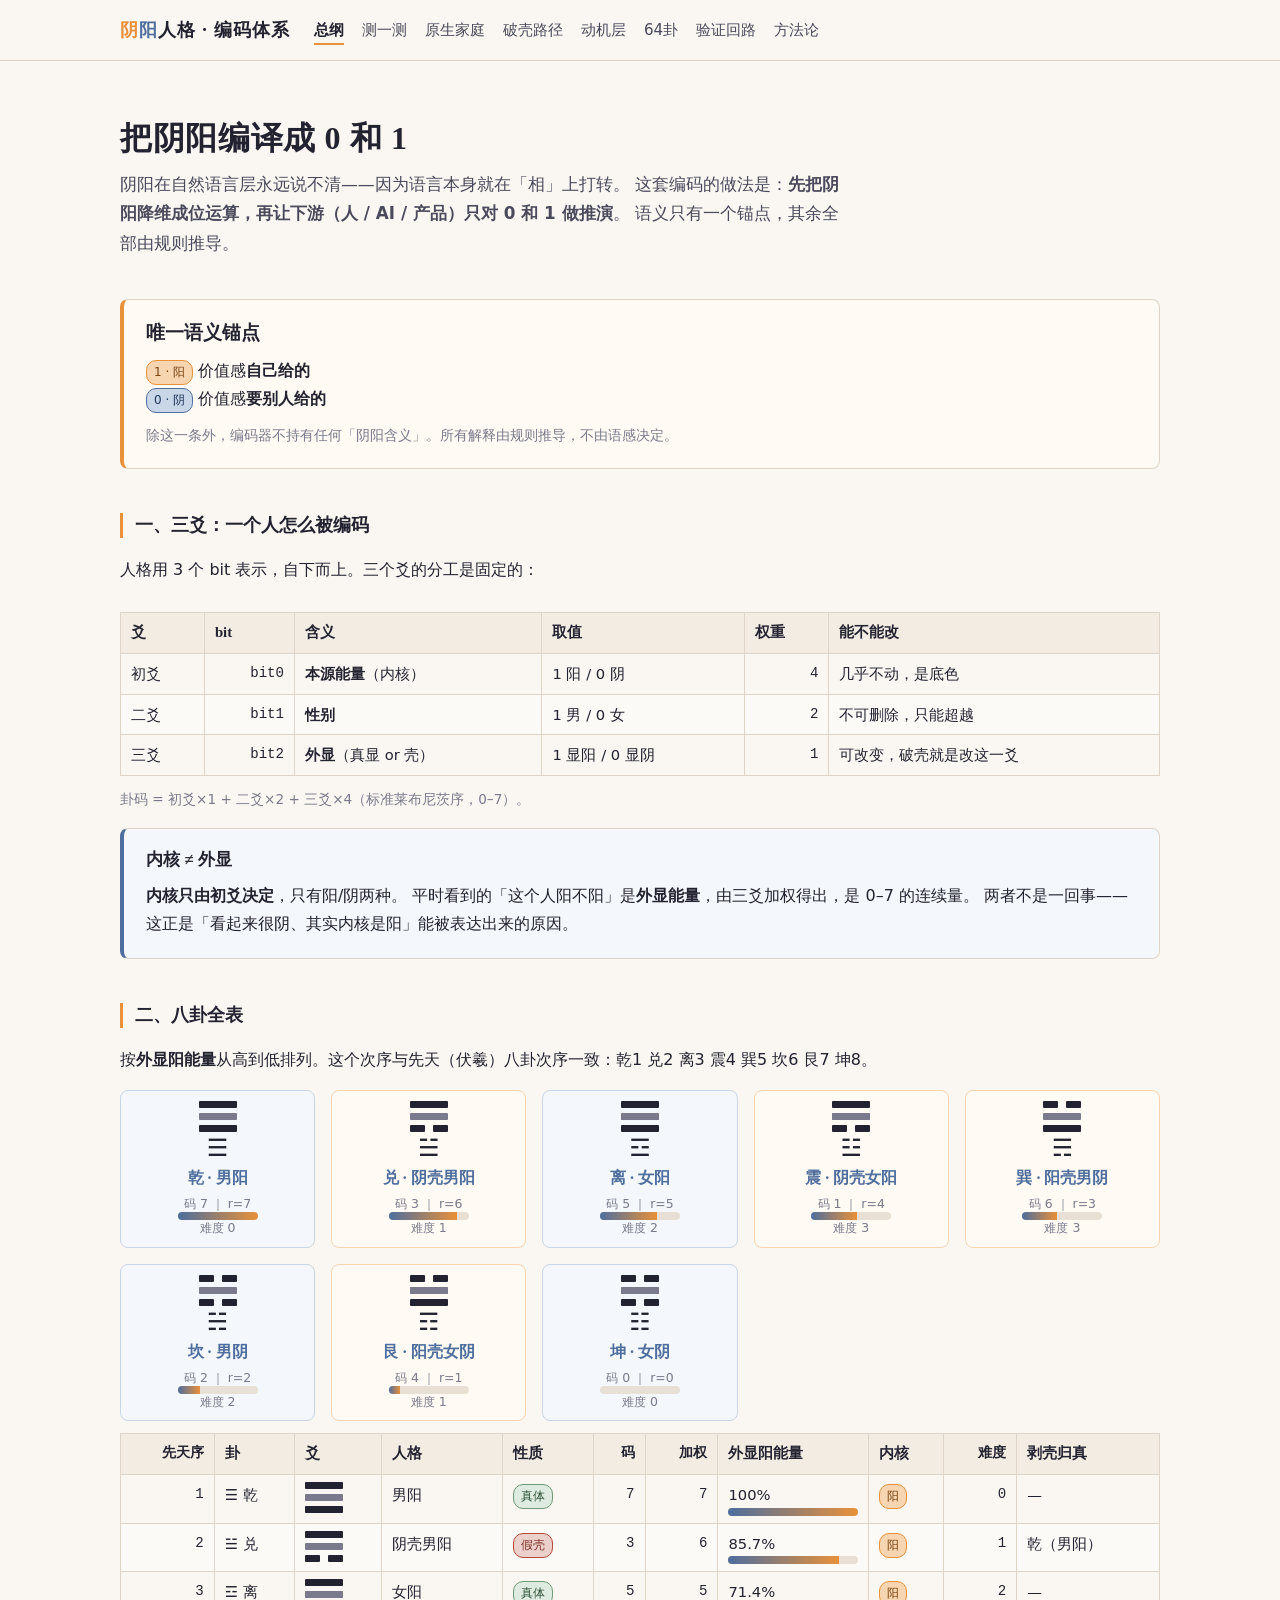
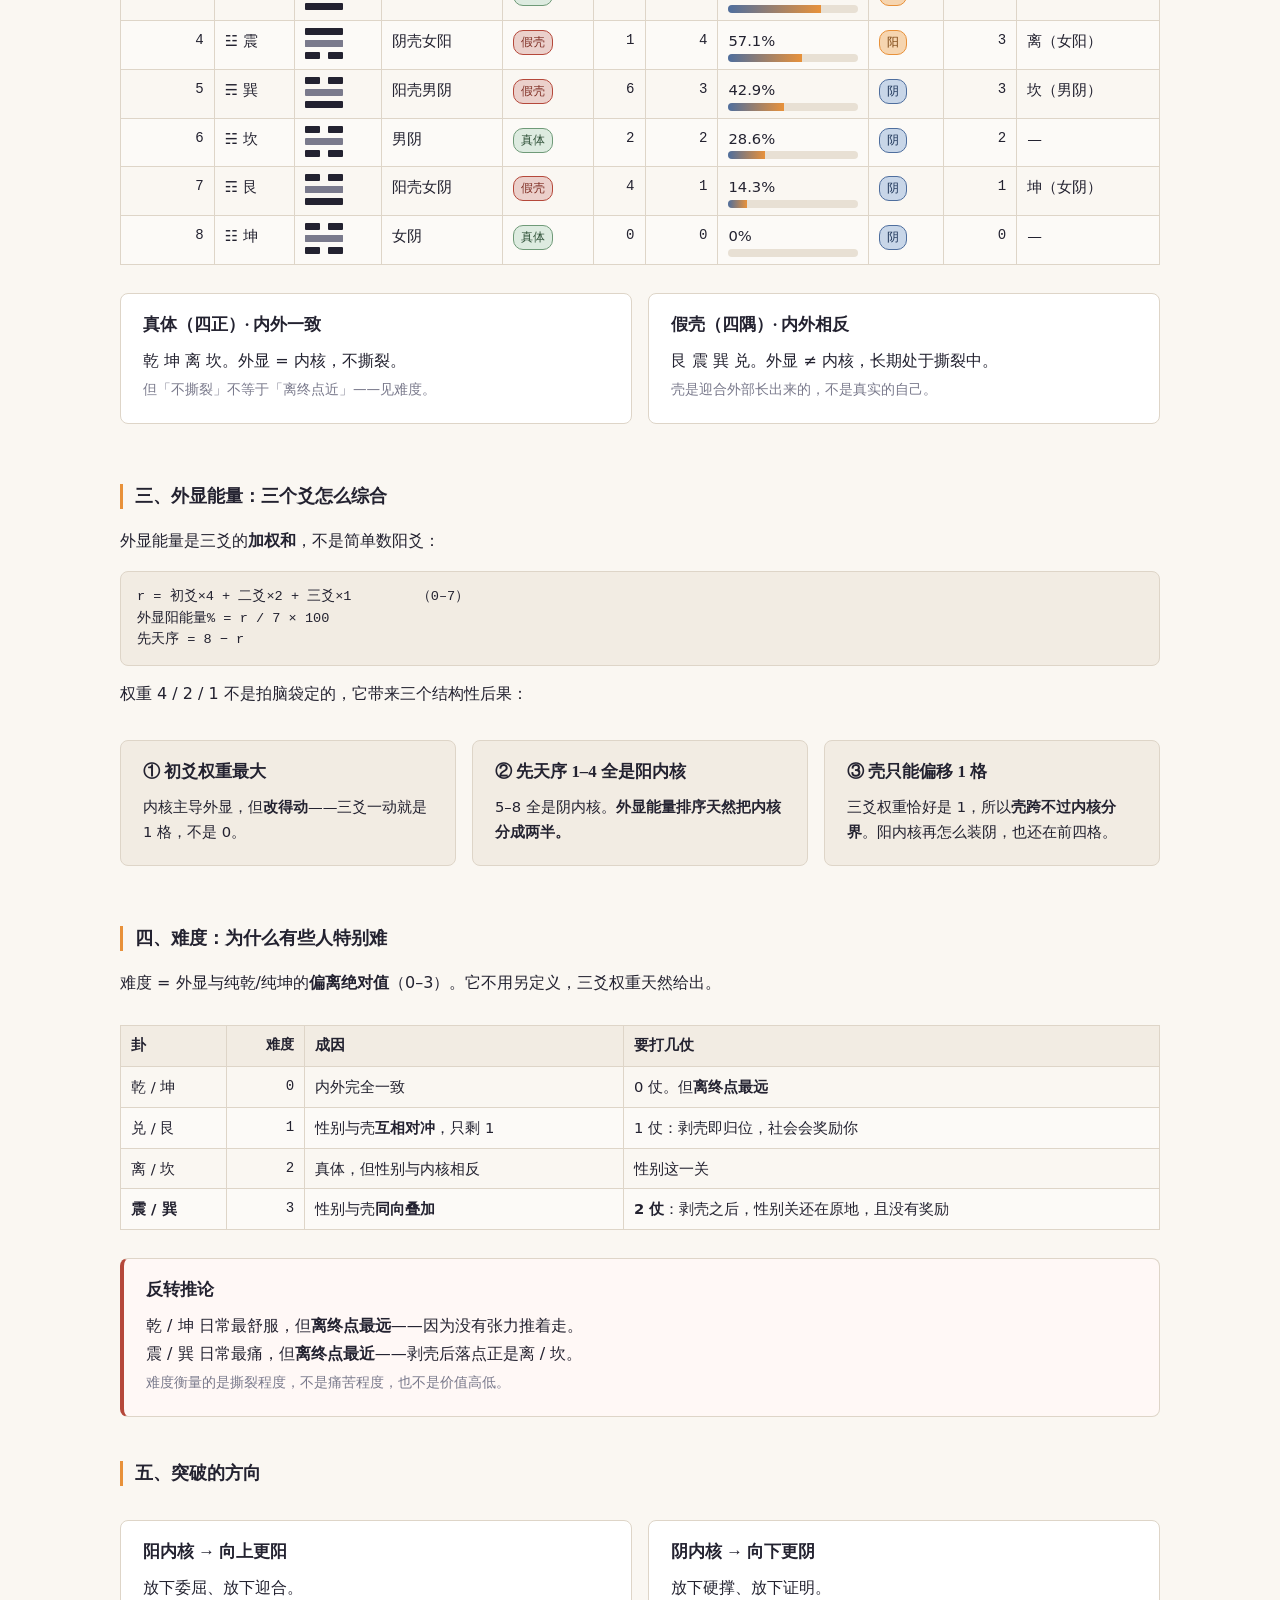
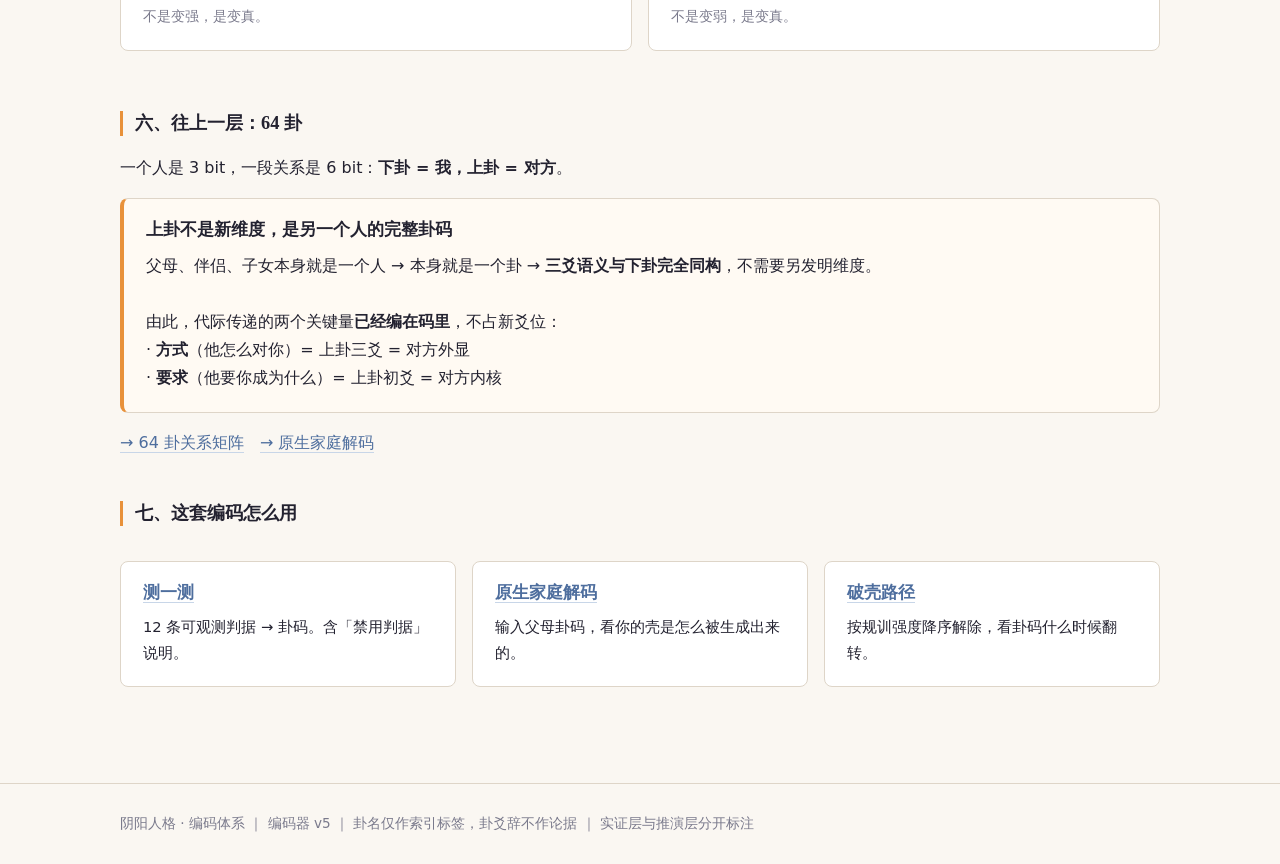
==== index.html @ ce4b9a64 "阴阳人格编码体系 v6：新增动机层(R14)/场筛选(R12)/改写路线(R13)/溯源(R10)/序位投射(R11)" ====
<!DOCTYPE html>
<html lang="zh-CN">
<head>
<meta charset="UTF-8">
<meta name="viewport" content="width=device-width,initial-scale=1">
<title>阴阳人格 · 编码体系</title>
<meta name="description" content="把阴阳编译成 0 和 1：三爻人格卦、外显能量、难度系数、代际传递与 64 卦关系编码。">
<link rel="stylesheet" href="assets/style.css">
</head>
<body>
<header class="site">
  <div class="wrap">
    <div class="brand"><span class="y">阴</span><span class="i">阳</span>人格 · 编码体系</div>
    <nav class="site">
      <a class="on" href="index.html">总纲</a>
      <a href="test.html">测一测</a>
      <a href="family.html">原生家庭</a>
      <a href="shed.html">破壳路径</a>
      <a href="motive.html">动机层</a>
      <a href="hex64.html">64卦</a>
      <a href="verify.html">验证回路</a>
      <a href="about.html">方法论</a>
    </nav>
  </div>
</header>

<main>
<div class="wrap">

  <section class="hero">
    <h1>把阴阳编译成 0 和 1</h1>
    <p class="sub">阴阳在自然语言层永远说不清——因为语言本身就在「相」上打转。
      这套编码的做法是：<b>先把阴阳降维成位运算，再让下游（人 / AI / 产品）只对 0 和 1 做推演</b>。
      语义只有一个锚点，其余全部由规则推导。</p>
  </section>

  <div class="card key">
    <h3>唯一语义锚点</h3>
    <p style="margin:0">
      <span class="tag yang">1 · 阳</span> 价值感<b>自己给的</b><br>
      <span class="tag yin">0 · 阴</span> 价值感<b>要别人给的</b>
    </p>
    <p class="small" style="margin:.8em 0 0">
      除这一条外，编码器不持有任何「阴阳含义」。所有解释由规则推导，不由语感决定。
    </p>
  </div>

  <h2 class="anchor">一、三爻：一个人怎么被编码</h2>
  <p>人格用 3 个 bit 表示，自下而上。三个爻的分工是固定的：</p>
  <div class="scroll">
  <table>
    <thead><tr><th>爻</th><th>bit</th><th>含义</th><th>取值</th><th>权重</th><th>能不能改</th></tr></thead>
    <tbody>
      <tr><td>初爻</td><td class="num">bit0</td><td><b>本源能量</b>（内核）</td><td>1 阳 / 0 阴</td><td class="num">4</td><td>几乎不动，是底色</td></tr>
      <tr><td>二爻</td><td class="num">bit1</td><td><b>性别</b></td><td>1 男 / 0 女</td><td class="num">2</td><td>不可删除，只能超越</td></tr>
      <tr><td>三爻</td><td class="num">bit2</td><td><b>外显</b>（真显 or 壳）</td><td>1 显阳 / 0 显阴</td><td class="num">1</td><td>可改变，破壳就是改这一爻</td></tr>
    </tbody>
  </table>
  </div>
  <p class="small">卦码 = 初爻×1 + 二爻×2 + 三爻×4（标准莱布尼茨序，0–7）。</p>

  <div class="card note">
    <h4 style="margin-top:0">内核 ≠ 外显</h4>
    <p style="margin:0"><b>内核只由初爻决定</b>，只有阳/阴两种。
      平时看到的「这个人阳不阳」是<b>外显能量</b>，由三爻加权得出，是 0–7 的连续量。
      两者不是一回事——这正是「看起来很阴、其实内核是阳」能被表达出来的原因。</p>
  </div>

  <h2 class="anchor">二、八卦全表</h2>
  <p>按<b>外显阳能量</b>从高到低排列。这个次序与先天（伏羲）八卦次序一致：乾1 兑2 离3 震4 巽5 坎6 艮7 坤8。</p>
  <div id="bagua" class="grid g4"></div>

  <div class="scroll">
  <table id="baguaTable">
    <thead><tr>
      <th class="num">先天序</th><th>卦</th><th>爻</th><th>人格</th><th>性质</th>
      <th class="num">码</th><th class="num">加权</th><th>外显阳能量</th><th>内核</th>
      <th class="num">难度</th><th>剥壳归真</th>
    </tr></thead>
    <tbody></tbody>
  </table>
  </div>

  <div class="grid g2">
    <div class="card">
      <h4 style="margin-top:0">真体（四正）· 内外一致</h4>
      <p style="margin:0">乾 坤 离 坎。外显 = 内核，不撕裂。<br>
      <span class="small">但「不撕裂」不等于「离终点近」——见难度。</span></p>
    </div>
    <div class="card">
      <h4 style="margin-top:0">假壳（四隅）· 内外相反</h4>
      <p style="margin:0">艮 震 巽 兑。外显 ≠ 内核，长期处于撕裂中。<br>
      <span class="small">壳是迎合外部长出来的，不是真实的自己。</span></p>
    </div>
  </div>

  <h2 class="anchor">三、外显能量：三个爻怎么综合</h2>
  <p>外显能量是三爻的<b>加权和</b>，不是简单数阳爻：</p>
  <pre>r = 初爻×4 + 二爻×2 + 三爻×1        （0–7）
外显阳能量% = r / 7 × 100
先天序 = 8 − r</pre>
  <p>权重 4 / 2 / 1 不是拍脑袋定的，它带来三个结构性后果：</p>
  <div class="grid g3">
    <div class="card soft">
      <h4 style="margin-top:0">① 初爻权重最大</h4>
      <p style="margin:0;font-size:.92rem">内核主导外显，但<b>改得动</b>——三爻一动就是 1 格，不是 0。</p>
    </div>
    <div class="card soft">
      <h4 style="margin-top:0">② 先天序 1–4 全是阳内核</h4>
      <p style="margin:0;font-size:.92rem">5–8 全是阴内核。<b>外显能量排序天然把内核分成两半。</b></p>
    </div>
    <div class="card soft">
      <h4 style="margin-top:0">③ 壳只能偏移 1 格</h4>
      <p style="margin:0;font-size:.92rem">三爻权重恰好是 1，所以<b>壳跨不过内核分界</b>。阳内核再怎么装阴，也还在前四格。</p>
    </div>
  </div>

  <h2 class="anchor">四、难度：为什么有些人特别难</h2>
  <p>难度 = 外显与纯乾/纯坤的<b>偏离绝对值</b>（0–3）。它不用另定义，三爻权重天然给出。</p>
  <div class="scroll">
  <table>
    <thead><tr><th>卦</th><th class="num">难度</th><th>成因</th><th>要打几仗</th></tr></thead>
    <tbody>
      <tr><td>乾 / 坤</td><td class="num">0</td><td>内外完全一致</td><td>0 仗。但<b>离终点最远</b></td></tr>
      <tr><td>兑 / 艮</td><td class="num">1</td><td>性别与壳<b>互相对冲</b>，只剩 1</td><td>1 仗：剥壳即归位，社会会奖励你</td></tr>
      <tr><td>离 / 坎</td><td class="num">2</td><td>真体，但性别与内核相反</td><td>性别这一关</td></tr>
      <tr><td><b>震 / 巽</b></td><td class="num">3</td><td>性别与壳<b>同向叠加</b></td><td><b>2 仗</b>：剥壳之后，性别关还在原地，且没有奖励</td></tr>
    </tbody>
  </table>
  </div>
  <div class="card warn">
    <h4 style="margin-top:0">反转推论</h4>
    <p style="margin:0">乾 / 坤 日常最舒服，但<b>离终点最远</b>——因为没有张力推着走。<br>
    震 / 巽 日常最痛，但<b>离终点最近</b>——剥壳后落点正是离 / 坎。<br>
    <span class="small">难度衡量的是撕裂程度，不是痛苦程度，也不是价值高低。</span></p>
  </div>

  <h2 class="anchor">五、突破的方向</h2>
  <div class="grid g2">
    <div class="card">
      <h4 style="margin-top:0">阳内核 → 向上更阳</h4>
      <p style="margin:0">放下委屈、放下迎合。<br><span class="small">不是变强，是变真。</span></p>
    </div>
    <div class="card">
      <h4 style="margin-top:0">阴内核 → 向下更阴</h4>
      <p style="margin:0">放下硬撑、放下证明。<br><span class="small">不是变弱，是变真。</span></p>
    </div>
  </div>

  <h2 class="anchor">六、往上一层：64 卦</h2>
  <p>一个人是 3 bit，一段关系是 6 bit：<b>下卦 = 我，上卦 = 对方</b>。</p>
  <div class="card key">
    <h4 style="margin-top:0">上卦不是新维度，是另一个人的完整卦码</h4>
    <p style="margin:0">父母、伴侣、子女本身就是一个人 → 本身就是一个卦 → <b>三爻语义与下卦完全同构</b>，不需要另发明维度。<br><br>
      由此，代际传递的两个关键量<b>已经编在码里</b>，不占新爻位：<br>
      · <b>方式</b>（他怎么对你）= 上卦三爻 = 对方外显<br>
      · <b>要求</b>（他要你成为什么）= 上卦初爻 = 对方内核</p>
  </div>
  <p><a href="hex64.html">→ 64 卦关系矩阵</a>　<a href="family.html">→ 原生家庭解码</a></p>

  <h2 class="anchor">七、这套编码怎么用</h2>
  <div class="grid g3">
    <div class="card"><h4 style="margin-top:0"><a href="test.html">测一测</a></h4>
      <p style="margin:0;font-size:.92rem">12 条可观测判据 → 卦码。含「禁用判据」说明。</p></div>
    <div class="card"><h4 style="margin-top:0"><a href="family.html">原生家庭解码</a></h4>
      <p style="margin:0;font-size:.92rem">输入父母卦码，看你的壳是怎么被生成出来的。</p></div>
    <div class="card"><h4 style="margin-top:0"><a href="shed.html">破壳路径</a></h4>
      <p style="margin:0;font-size:.92rem">按规训强度降序解除，看卦码什么时候翻转。</p></div>
  </div>

</div>
</main>

<footer class="site"><div class="wrap">
  阴阳人格 · 编码体系 ｜ 编码器 v5 ｜ 卦名仅作索引标签，卦爻辞不作论据 ｜
  实证层与推演层分开标注
</div></footer>

<script src="assets/codec.js"></script>
<script>
(function(){
  const Y = window.YY;
  const NAMES = ['乾','兑','离','震','巽','坎','艮','坤']; // 按外显能量降序 = 先天序

  function yaoHtml(code, cls){
    let h = '<span class="yao sm">';
    for (let i = 2; i >= 0; i--) {
      const b = (code >> i) & 1;
      h += '<i class="' + (b ? '' : 'yin') + (i === 1 ? ' dim' : '') + '"></i>';
    }
    return h + '</span>';
  }

  // 八卦卡片
  const box = document.getElementById('bagua');
  let html = '';
  for (const n of NAMES) {
    const g = Y.BY_NAME[n];
    const cls = g.kind === '真体' ? 'true' : 'shell';
    html += '<a class="gua ' + cls + '" href="test.html#' + encodeURIComponent(n) + '">' +
      yaoHtml(g.code) +
      '<div class="sym">' + g.sym + '</div>' +
      '<div class="nm">' + n + ' · ' + g.role + '</div>' +
      '<div class="rl">码 ' + g.code + ' ｜ r=' + Y.weightR(g.code) +
      '<div class="bar"><span style="width:' + Y.rPercent(g.code) + '%"></span></div>' +
      '难度 ' + Y.difficulty(g.code) + '</div></a>';
  }
  box.innerHTML = html;

  // 八卦表格
  const tb = document.querySelector('#baguaTable tbody');
  let rows = '';
  for (const n of NAMES) {
    const g = Y.BY_NAME[n], t = Y.toTrue(g.code);
    rows += '<tr>' +
      '<td class="num">' + Y.xianTian(g.code) + '</td>' +
      '<td>' + g.sym + ' ' + n + '</td>' +
      '<td>' + yaoHtml(g.code) + '</td>' +
      '<td>' + g.role + '</td>' +
      '<td>' + (g.kind === '真体' ? '<span class="tag ok">真体</span>' : '<span class="tag warn">假壳</span>') + '</td>' +
      '<td class="num">' + g.code + '</td>' +
      '<td class="num">' + Y.weightR(g.code) + '</td>' +
      '<td>' + Y.rPercent(g.code) + '% <div class="bar"><span style="width:' + Y.rPercent(g.code) + '%"></span></div></td>' +
      '<td>' + (Y.energy(g.code) ? '<span class="tag yang">阳</span>' : '<span class="tag yin">阴</span>') + '</td>' +
      '<td class="num">' + Y.difficulty(g.code) + '</td>' +
      '<td>' + (Y.isShell(g.code) ? Y.BY_CODE[t].name + '（' + Y.BY_CODE[t].role + '）' : '—') + '</td>' +
      '</tr>';
  }
  tb.innerHTML = rows;
})();
</script>
</body>
</html>
---- assets/style.css ----
/* 阴阳人格 · 编码体系 —— 晨昏光谱 v2
   paper 纸白 / ink 墨黑 / yang 晨橙 / yin 暮蓝 / cinnabar 朱砂 */
:root{
  --paper:#FAF7F2; --paper-2:#F2ECE3; --paper-3:#E8E0D4;
  --ink:#232230; --ink-2:#4A4A5C; --ink-3:#7A7A8C;
  --yang:#E8913A; --yang-soft:#F6D5B0;
  --yin:#4E6E9E;  --yin-soft:#C8D6E8;
  --cinnabar:#B5483A; --cinnabar-soft:#EBD0CB;
  --line:#DED5C8;
  --serif:"Noto Serif SC","Songti SC","STSong",serif;
  --sans:"PingFang SC","Microsoft YaHei",system-ui,sans-serif;
  --mono:"SFMono-Regular",Consolas,"Courier New",monospace;
  --maxw:1080px;
}
*{box-sizing:border-box}
html{-webkit-text-size-adjust:100%}
body{
  margin:0; background:var(--paper); color:var(--ink);
  font-family:var(--sans); font-size:16px; line-height:1.75;
}
a{color:var(--yin); text-decoration:none; border-bottom:1px solid var(--yin-soft)}
a:hover{border-bottom-color:var(--yin)}
h1,h2,h3,h4{font-family:var(--serif); font-weight:700; margin:0 0 .6em; line-height:1.35}
h1{font-size:2rem; letter-spacing:.02em}
h2{font-size:1.5rem; margin-top:2.2em}
h3{font-size:1.2rem; margin-top:1.8em}
h4{font-size:1.05rem; margin-top:1.4em}
p{margin:0 0 1em}
small,.small{font-size:.85rem; color:var(--ink-3)}
code{font-family:var(--mono); font-size:.9em; background:var(--paper-2); padding:.1em .4em; border-radius:3px}
hr{border:0; border-top:1px solid var(--line); margin:2.4em 0}

/* ---------- 布局 ---------- */
.wrap{max-width:var(--maxw); margin:0 auto; padding:0 20px}
header.site{
  border-bottom:1px solid var(--line); background:var(--paper);
  position:sticky; top:0; z-index:50;
}
header.site .wrap{display:flex; align-items:center; gap:24px; height:60px; flex-wrap:wrap}
.brand{font-family:var(--serif); font-weight:700; font-size:1.15rem; letter-spacing:.06em; white-space:nowrap}
.brand .y{color:var(--yang)} .brand .i{color:var(--yin)}
nav.site{display:flex; gap:18px; flex-wrap:wrap; font-size:.95rem}
nav.site a{color:var(--ink-2); border:0; padding:2px 0}
nav.site a:hover{color:var(--ink)}
nav.site a.on{color:var(--ink); font-weight:700; box-shadow:inset 0 -2px 0 var(--yang)}
main{padding:40px 0 80px}
footer.site{border-top:1px solid var(--line); padding:28px 0; color:var(--ink-3); font-size:.85rem}

/* ---------- 组件 ---------- */
.hero{padding:16px 0 8px}
.hero h1{margin-bottom:.3em}
.hero .sub{color:var(--ink-2); font-size:1.05rem; max-width:720px}
.anchor{color:var(--ink); font-family:var(--serif); font-weight:700; font-size:1.15rem;
  border-left:3px solid var(--yang); padding-left:12px; margin:2.4em 0 1em; display:block}

.card{background:#fff; border:1px solid var(--line); border-radius:8px; padding:20px 22px; margin:16px 0}
.card.soft{background:var(--paper-2)}
.card.warn{border-left:4px solid var(--cinnabar); background:#FFF8F6}
.card.note{border-left:4px solid var(--yin); background:#F4F7FB}
.card.key{border-left:4px solid var(--yang); background:#FFFAF3}
.card h3,.card h4{margin-top:0}

.grid{display:grid; gap:16px}
.g2{grid-template-columns:repeat(auto-fit,minmax(300px,1fr))}
.g3{grid-template-columns:repeat(auto-fit,minmax(230px,1fr))}
.g4{grid-template-columns:repeat(auto-fit,minmax(170px,1fr))}

table{border-collapse:collapse; width:100%; font-size:.92rem; margin:12px 0}
th,td{border:1px solid var(--line); padding:7px 10px; text-align:left; vertical-align:top}
th{background:var(--paper-2); font-weight:700; font-family:var(--serif)}
tbody tr:nth-child(even){background:#FCFAF7}
td.num,th.num{text-align:right; font-family:var(--mono); font-size:.88rem}
.scroll{overflow-x:auto}

.tag{display:inline-block; font-size:.75rem; padding:1px 7px; border-radius:10px;
  border:1px solid var(--line); background:var(--paper-2); color:var(--ink-2); white-space:nowrap}
.tag.yang{background:var(--yang-soft); border-color:var(--yang); color:#7A4310}
.tag.yin{background:var(--yin-soft); border-color:var(--yin); color:#22395C}
.tag.warn{background:var(--cinnabar-soft); border-color:var(--cinnabar); color:#7C2A20}
.tag.ok{background:#DDEBE0; border-color:#6F9A78; color:#2F5138}

.btn{display:inline-block; font-family:var(--sans); font-size:.95rem; padding:8px 18px;
  border:1px solid var(--ink); border-radius:6px; background:var(--ink); color:var(--paper);
  cursor:pointer; text-decoration:none}
.btn:hover{background:#35354A; color:#fff}
.btn.ghost{background:transparent; color:var(--ink); border-color:var(--line)}
.btn.ghost:hover{background:var(--paper-2); color:var(--ink)}
.btn.sm{padding:5px 12px; font-size:.85rem}
.row{display:flex; gap:10px; flex-wrap:wrap; align-items:center; margin:12px 0}

/* ---------- 爻 ---------- */
.yao{display:inline-flex; flex-direction:column-reverse; gap:5px; vertical-align:middle}
.yao i{display:block; height:9px; width:56px; background:var(--ink); border-radius:1px}
.yao i.yin{background:transparent; position:relative}
.yao i.yin::before,.yao i.yin::after{content:""; position:absolute; top:0; height:9px; width:23px;
  background:var(--ink); border-radius:1px}
.yao i.yin::before{left:0} .yao i.yin::after{right:0}
.yao.sm i{height:7px; width:38px} .yao.sm i.yin::before,.yao.sm i.yin::after{height:7px; width:15px}
.yao i.hl{background:var(--yang)} .yao i.yin.hl::before,.yao i.yin.hl::after{background:var(--yang)}
.yao i.dim{background:var(--ink-3)} .yao i.yin.dim::before,.yao i.yin.dim::after{background:var(--ink-3)}

.gua{display:flex; flex-direction:column; align-items:center; gap:4px; padding:10px 6px;
  border:1px solid var(--line); border-radius:8px; background:#fff; min-width:96px}
.gua .sym{font-size:1.5rem; line-height:1; color:var(--ink)}
.gua .nm{font-family:var(--serif); font-weight:700; font-size:1rem}
.gua .rl{font-size:.78rem; color:var(--ink-3); text-align:center; line-height:1.3}
.gua.shell{background:#FFFAF3; border-color:var(--yang-soft)}
.gua.true{background:#F4F7FB; border-color:var(--yin-soft)}
.gua.on{outline:2px solid var(--cinnabar); outline-offset:1px}
.gua.click{cursor:pointer}
.gua.click:hover{box-shadow:0 2px 10px rgba(35,34,48,.10)}

/* 外显能量条 */
.bar{height:8px; background:var(--paper-3); border-radius:4px; overflow:hidden; min-width:80px}
.bar > span{display:block; height:100%; background:linear-gradient(90deg,var(--yin),var(--yang))}

/* ---------- 表单 ---------- */
label.q{display:block; padding:12px 14px; border:1px solid var(--line); border-radius:8px;
  background:#fff; margin:10px 0; font-size:.95rem}
label.q .t{display:block; margin-bottom:8px}
label.q .opts{display:flex; gap:8px; flex-wrap:wrap}
label.q input[type=radio]{position:absolute; opacity:0; pointer-events:none}
label.q .opt{display:inline-block; padding:5px 13px; border:1px solid var(--line); border-radius:20px;
  font-size:.88rem; cursor:pointer; background:var(--paper-2); user-select:none}
label.q input:checked + .opt{background:var(--ink); color:var(--paper); border-color:var(--ink)}
label.q .hint{display:block; margin-top:6px; font-size:.8rem; color:var(--ink-3)}
select,input[type=text],input[type=number]{font-family:var(--sans); font-size:.95rem; padding:6px 9px;
  border:1px solid var(--line); border-radius:6px; background:#fff; color:var(--ink)}
pre{background:var(--paper-2); border:1px solid var(--line); border-radius:8px; padding:14px 16px;
  overflow-x:auto; font-family:var(--mono); font-size:.85rem; line-height:1.6}

/* 结果大卡 */
.result{border:2px solid var(--ink); border-radius:12px; padding:24px; background:#fff; margin:20px 0}
.result .head{display:flex; gap:22px; align-items:center; flex-wrap:wrap}
.result .head .sym{font-size:3.4rem; line-height:1; font-family:var(--serif)}
.result .head .nm{font-family:var(--serif); font-size:1.9rem; font-weight:700}
.hidden{display:none !important}
.muted{color:var(--ink-3)}
.big{font-family:var(--serif); font-size:1.35rem; font-weight:700}
.kv{display:flex; gap:8px; flex-wrap:wrap; font-size:.9rem}
.kv > div{border:1px solid var(--line); border-radius:6px; padding:6px 12px; background:var(--paper-2)}
.kv b{font-family:var(--mono)}

@media(max-width:640px){
  h1{font-size:1.6rem} h2{font-size:1.3rem}
  header.site .wrap{height:auto; padding:10px 20px}
  .result .head .sym{font-size:2.6rem} .result .head .nm{font-size:1.5rem}
}
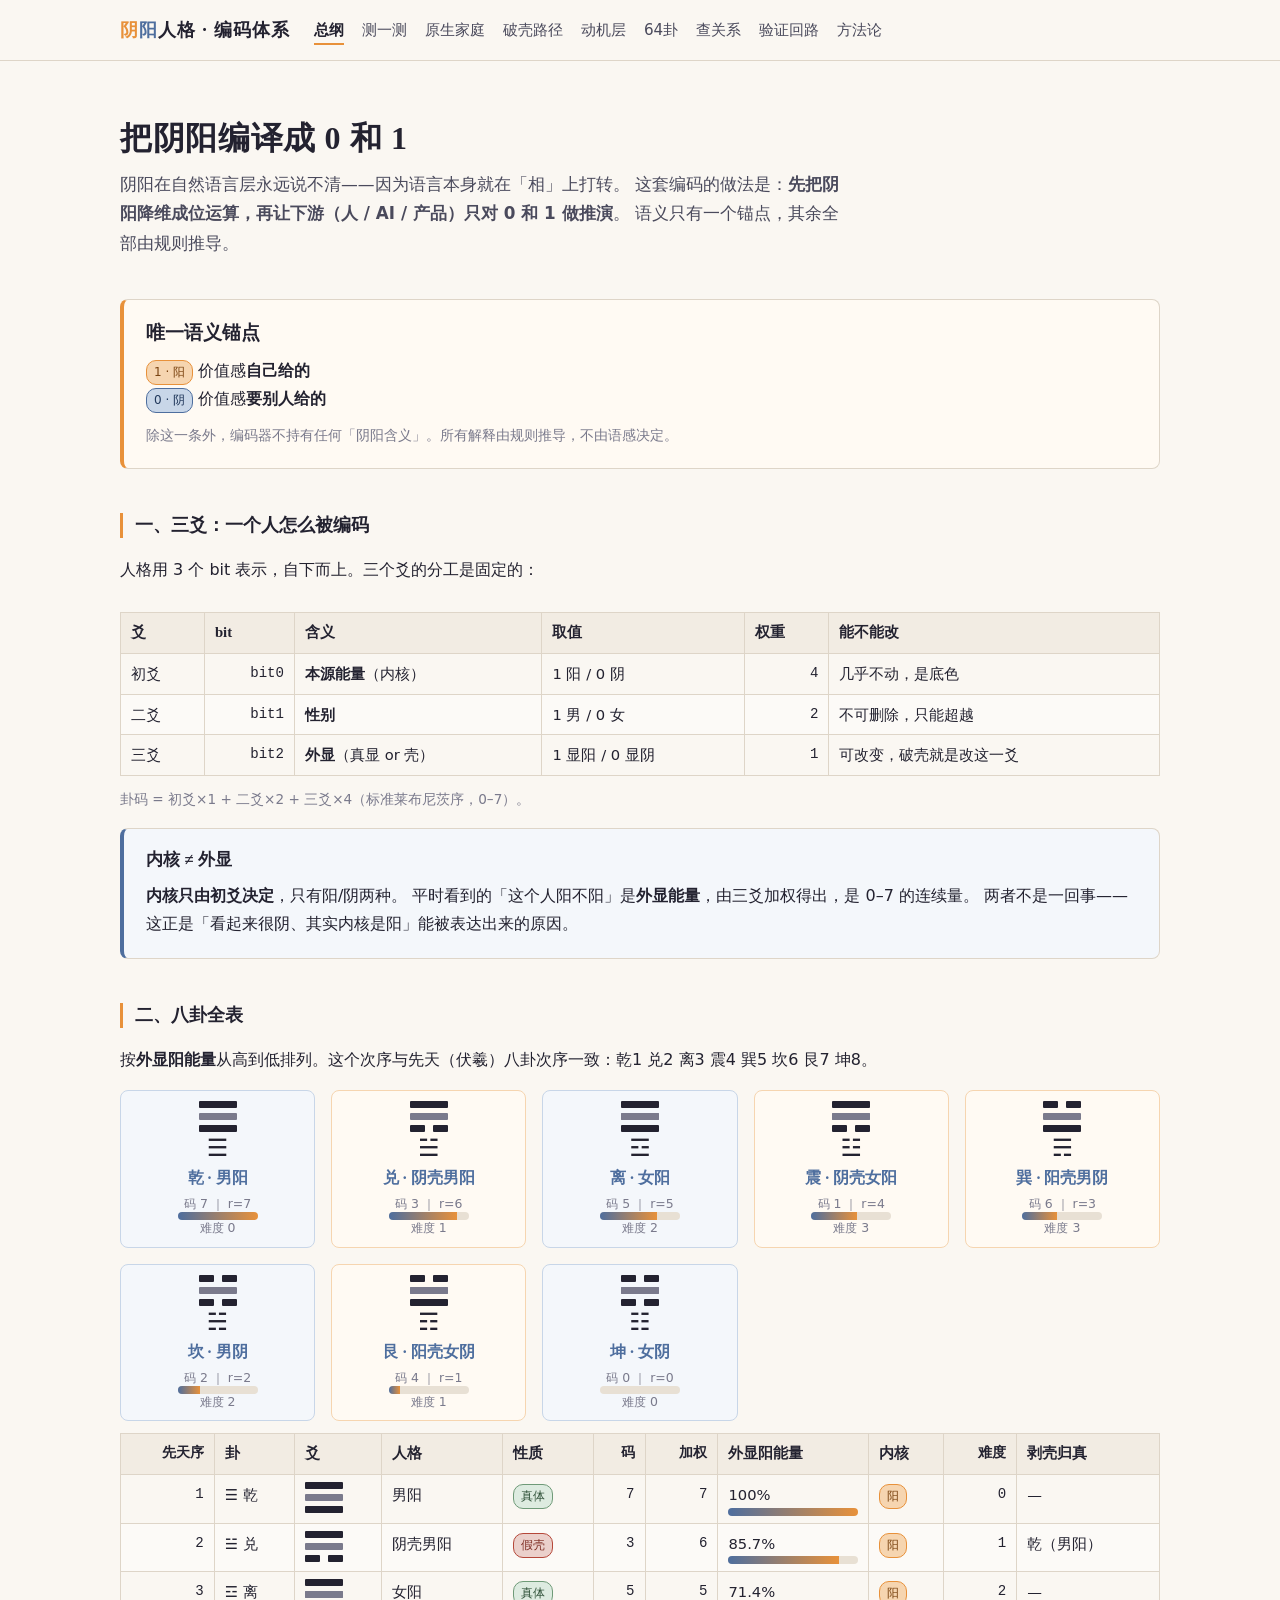
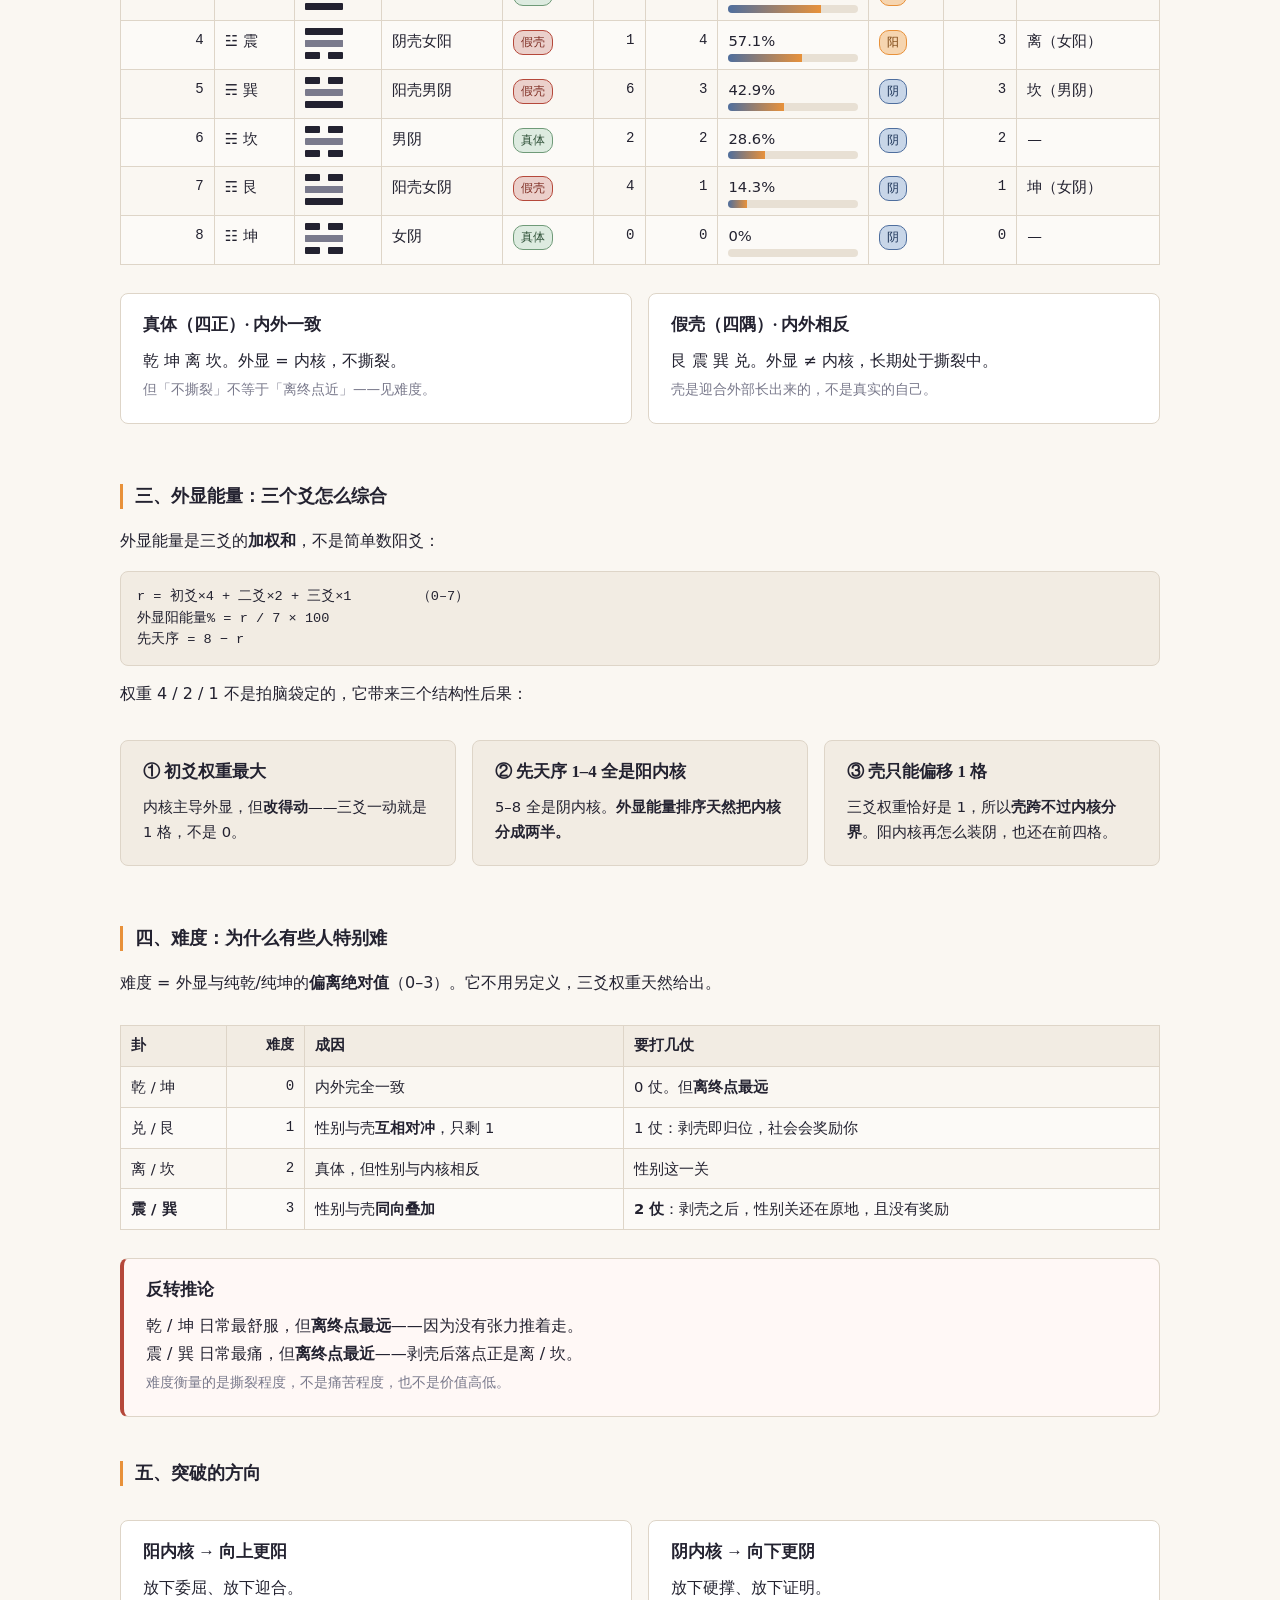
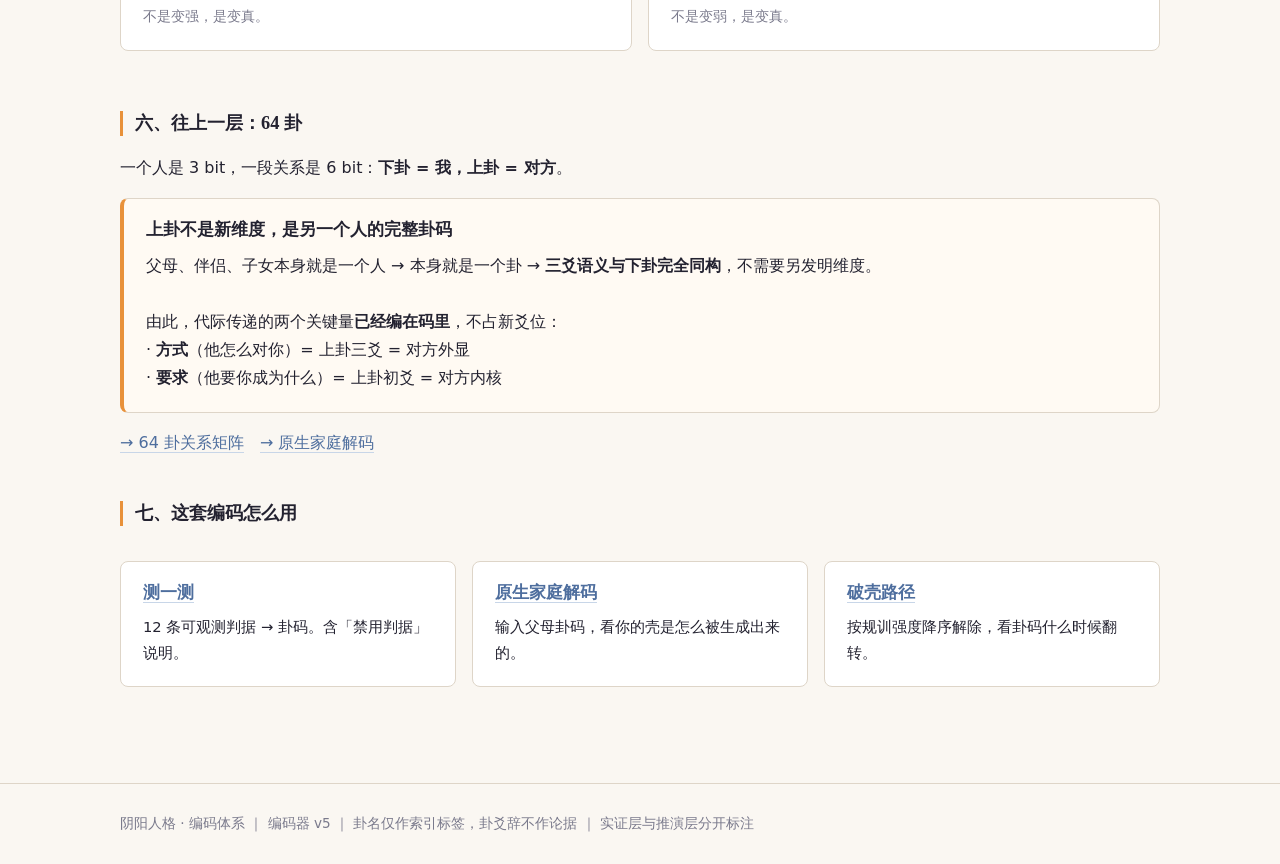
==== commit 687f296f: "新增查关系页(relation.html) + 64卦白话解读数据(hex64_readings.js 64卦全) + codec v11(JUDGE16条/judgeKernel/CRUX/R26-" ====
--- a/index.html
+++ b/index.html
@@ -18,6 +18,7 @@
       <a href="shed.html">破壳路径</a>
       <a href="motive.html">动机层</a>
       <a href="hex64.html">64卦</a>
+      <a href="relation.html">查关系</a>
       <a href="verify.html">验证回路</a>
       <a href="about.html">方法论</a>
     </nav>
--- a/assets/style.css
+++ b/assets/style.css
@@ -115,15 +115,17 @@
 .bar > span{display:block; height:100%; background:linear-gradient(90deg,var(--yin),var(--yang))}
 
 /* ---------- 表单 ---------- */
-label.q{display:block; padding:12px 14px; border:1px solid var(--line); border-radius:8px;
+/* ⚠️ 外层用 .q（div）而非 label.q：label 内多个 radio 时点击只会激活第一个 */
+.q{display:block; padding:12px 14px; border:1px solid var(--line); border-radius:8px;
   background:#fff; margin:10px 0; font-size:.95rem}
-label.q .t{display:block; margin-bottom:8px}
-label.q .opts{display:flex; gap:8px; flex-wrap:wrap}
-label.q input[type=radio]{position:absolute; opacity:0; pointer-events:none}
-label.q .opt{display:inline-block; padding:5px 13px; border:1px solid var(--line); border-radius:20px;
+.q .t{display:block; margin-bottom:8px}
+.q .opts{display:flex; gap:8px; flex-wrap:wrap}
+.q .opt{display:inline-flex; align-items:center; gap:6px; padding:5px 13px;
+  border:1px solid var(--line); border-radius:20px;
   font-size:.88rem; cursor:pointer; background:var(--paper-2); user-select:none}
-label.q input:checked + .opt{background:var(--ink); color:var(--paper); border-color:var(--ink)}
-label.q .hint{display:block; margin-top:6px; font-size:.8rem; color:var(--ink-3)}
+.q .opt input[type=radio]{width:auto; margin:0; accent-color:var(--ink)}
+.q .opt:has(input:checked){background:var(--ink); color:var(--paper); border-color:var(--ink)}
+.q .hint{display:block; margin-top:6px; font-size:.8rem; color:var(--ink-3)}
 select,input[type=text],input[type=number]{font-family:var(--sans); font-size:.95rem; padding:6px 9px;
   border:1px solid var(--line); border-radius:6px; background:#fff; color:var(--ink)}
 pre{background:var(--paper-2); border:1px solid var(--line); border-radius:8px; padding:14px 16px;
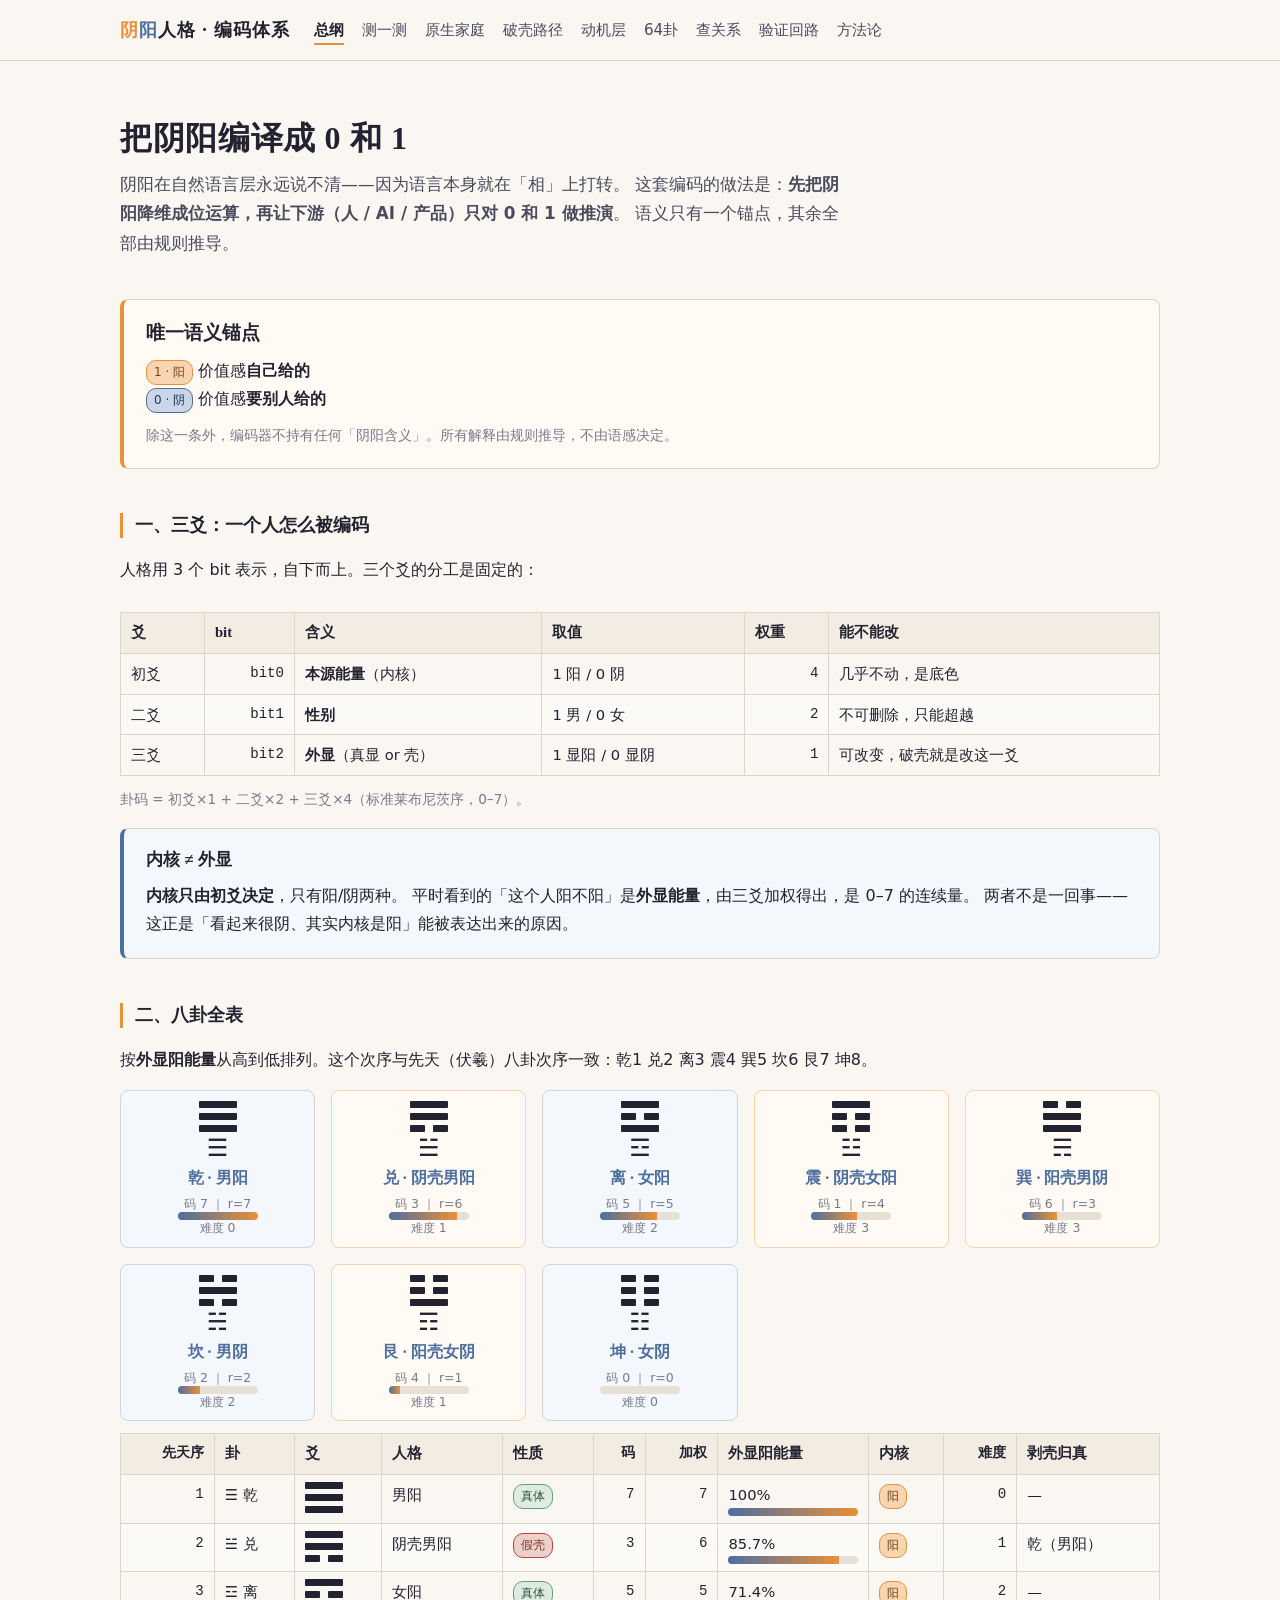
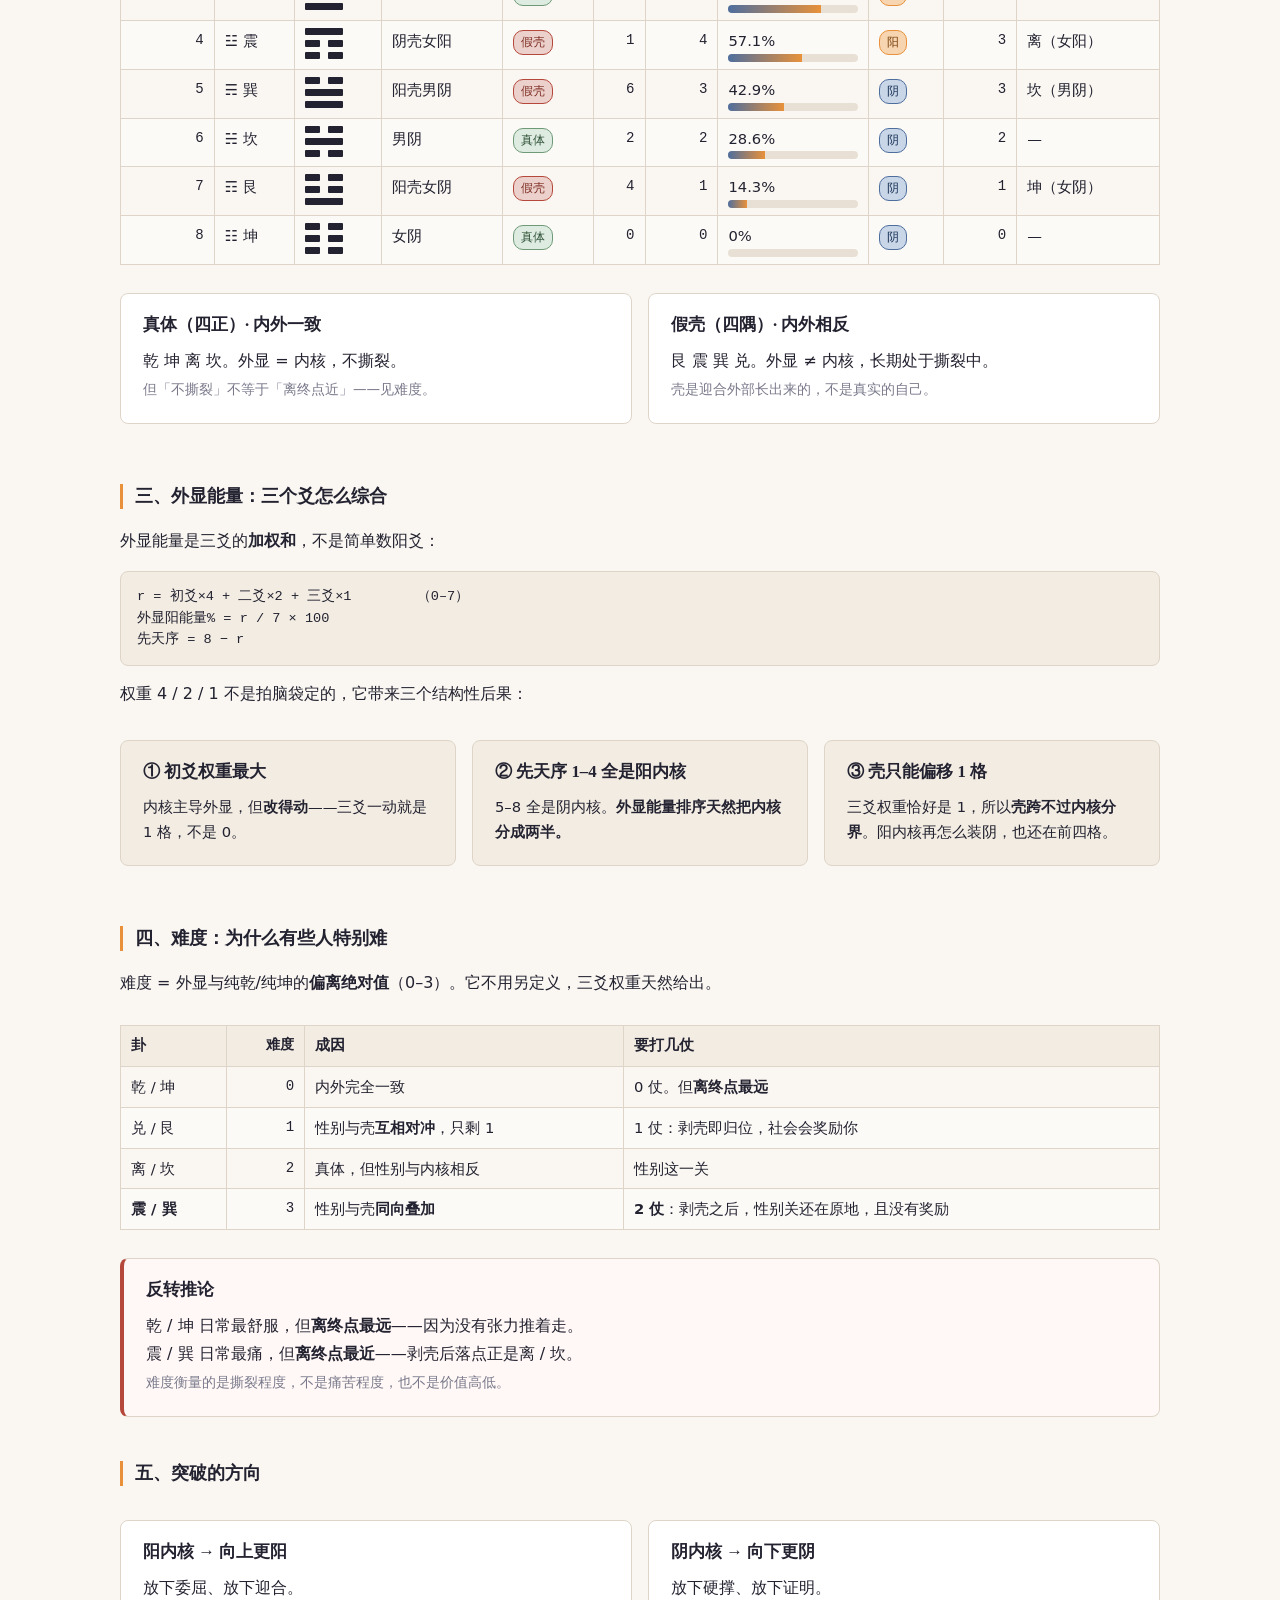
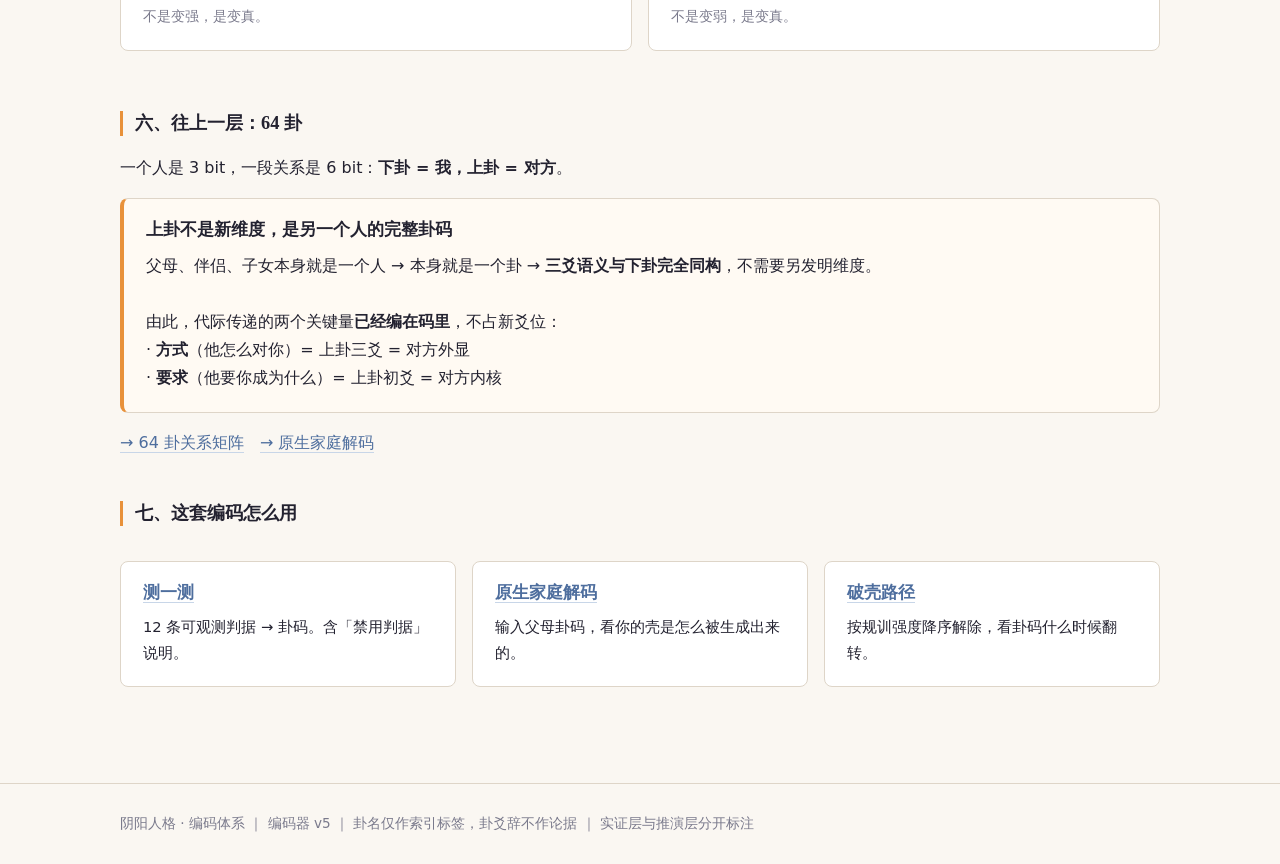
==== commit 9954882d: "v2.1：修复八卦图中间爻全显为阳的CSS bug（去dim）+ 64卦挂传承智慧层（tw，已验证58/待验证6，标注验证状态）" ====
--- a/index.html
+++ b/index.html
@@ -187,7 +187,7 @@
     let h = '<span class="yao sm">';
     for (let i = 2; i >= 0; i--) {
       const b = (code >> i) & 1;
-      h += '<i class="' + (b ? '' : 'yin') + (i === 1 ? ' dim' : '') + '"></i>';
+      h += '<i class="' + (b ? '' : 'yin') + '"></i>';
     }
     return h + '</span>';
   }
